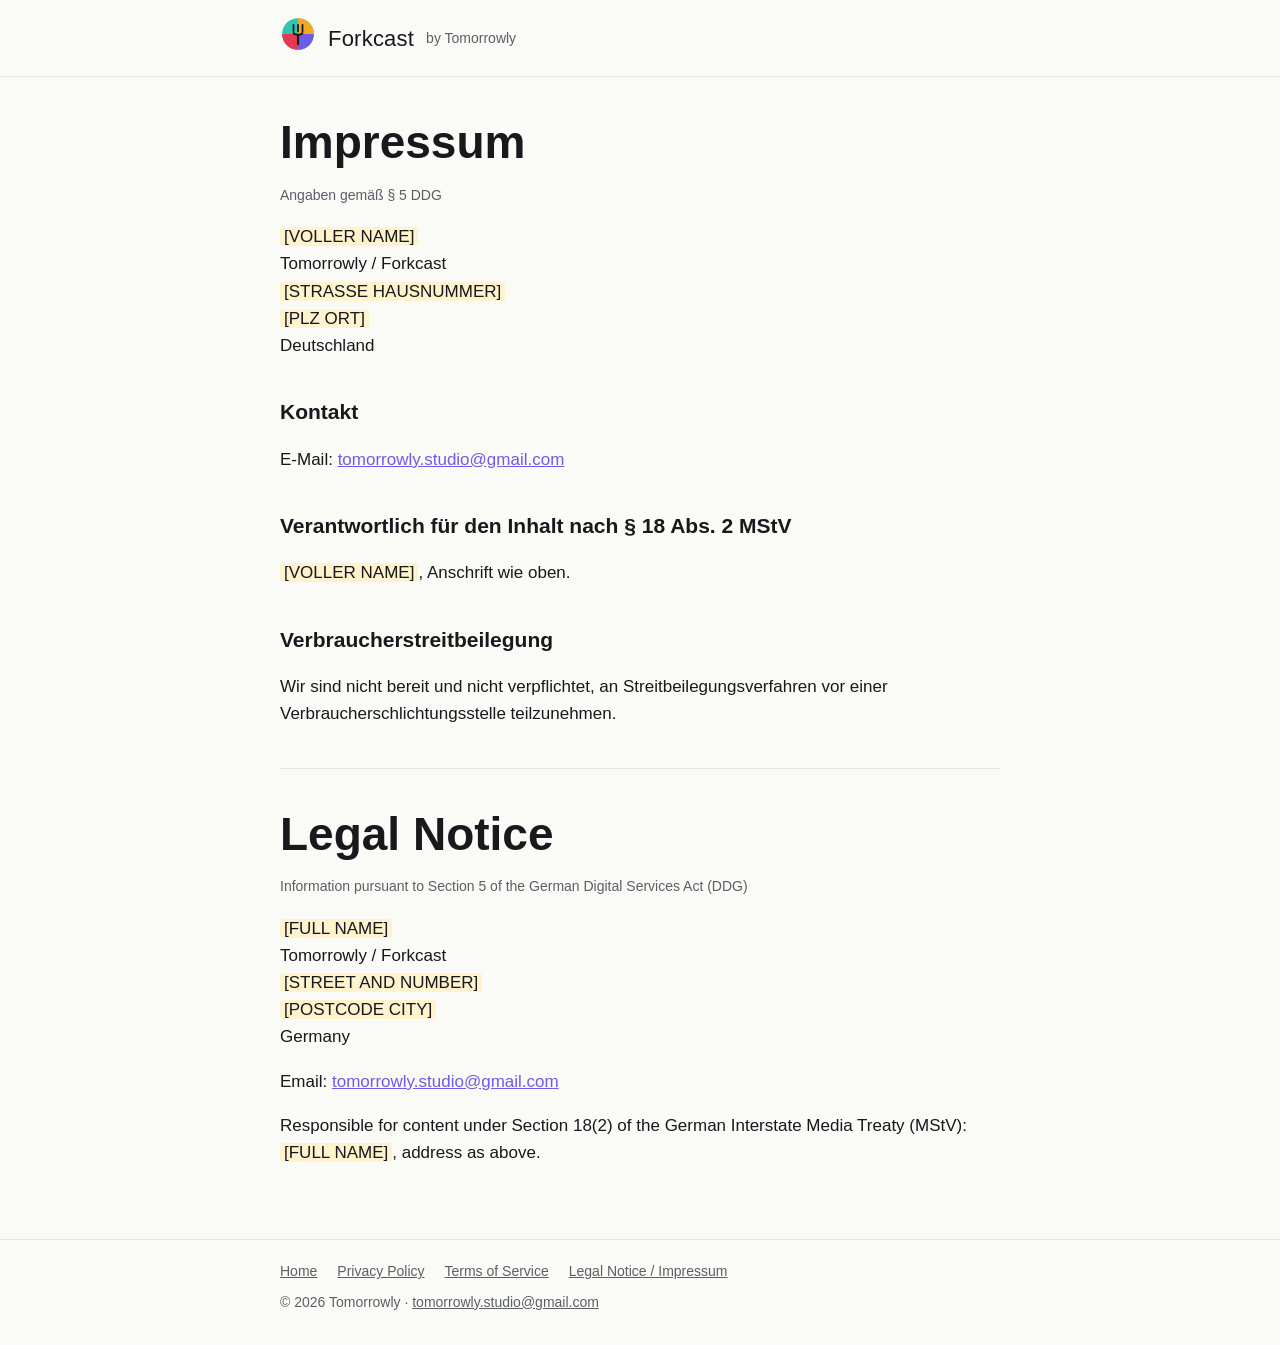
==== impressum.html @ e5bfec23 "Initial website: home, privacy policy, terms, legal notice Co-Authored-By: Claude Opus 5.5 <noreply@" ====
<!doctype html>
<html lang="de">
<head>
<meta charset="utf-8">
<meta name="viewport" content="width=device-width, initial-scale=1">
<title>Impressum / Legal Notice — Forkcast</title>
<meta name="description" content="Impressum und Anbieterkennzeichnung für Forkcast / Tomorrowly.">
<link rel="icon" href="favicon.svg" type="image/svg+xml">
<link rel="stylesheet" href="style.css">
</head>
<body>
<header class="site"><div class="wrap">
  <a href="index.html"><img src="logo.svg" alt="Forkcast logo"></a>
  <a class="brand" href="index.html">Forkcast</a>
  <span class="by">by Tomorrowly</span>
</div></header>
<main><div class="wrap">
<h1>Impressum</h1>
<p class="updated">Angaben gem&auml;&szlig; &sect; 5 DDG</p>
<p><span class="placeholder">[VOLLER NAME]</span><br>Tomorrowly / Forkcast<br><span class="placeholder">[STRASSE HAUSNUMMER]</span><br><span class="placeholder">[PLZ ORT]</span><br>Deutschland</p>

<h2>Kontakt</h2>
<p>E-Mail: <a href="mailto:tomorrowly.studio@gmail.com">tomorrowly.studio@gmail.com</a></p>

<h2>Verantwortlich f&uuml;r den Inhalt nach &sect; 18 Abs. 2 MStV</h2>
<p><span class="placeholder">[VOLLER NAME]</span>, Anschrift wie oben.</p>

<h2>Verbraucherstreitbeilegung</h2>
<p>Wir sind nicht bereit und nicht verpflichtet, an Streitbeilegungsverfahren vor einer Verbraucherschlichtungsstelle teilzunehmen.</p>

<hr style="border:none;border-top:1px solid var(--line);margin:40px 0">

<h1 lang="en">Legal Notice</h1>
<div lang="en">
<p class="updated">Information pursuant to Section 5 of the German Digital Services Act (DDG)</p>
<p><span class="placeholder">[FULL NAME]</span><br>Tomorrowly / Forkcast<br><span class="placeholder">[STREET AND NUMBER]</span><br><span class="placeholder">[POSTCODE CITY]</span><br>Germany</p>
<p>Email: <a href="mailto:tomorrowly.studio@gmail.com">tomorrowly.studio@gmail.com</a></p>
<p>Responsible for content under Section 18(2) of the German Interstate Media Treaty (MStV): <span class="placeholder">[FULL NAME]</span>, address as above.</p>
</div>
</div></main>
<footer class="site"><div class="wrap">
  <nav>
    <a href="index.html">Home</a>
    <a href="privacy.html">Privacy Policy</a>
    <a href="terms.html">Terms of Service</a>
    <a href="impressum.html">Legal Notice / Impressum</a>
  </nav>
  <div>&copy; 2026 Tomorrowly &middot; <a href="mailto:tomorrowly.studio@gmail.com">tomorrowly.studio@gmail.com</a></div>
</div></footer>
</body>
</html>
---- style.css ----
:root {
  --ink: #17191C;
  --paper: #FAFAF7;
  --muted: #5B5F66;
  --line: #E4E4DF;
  --accent: #6C5CE7;
  --jade: #2EC4B6;
  --amber: #F4A826;
  --crimson: #E63950;
  --display: "Archivo Black", "Arial Black", Impact, sans-serif;
  --text: Inter, "Helvetica Neue", Arial, system-ui, sans-serif;
}
* { box-sizing: border-box; }
html { -webkit-text-size-adjust: 100%; }
body {
  margin: 0;
  background: var(--paper);
  color: var(--ink);
  font: 17px/1.6 var(--text);
}
a { color: var(--accent); }
.wrap { max-width: 760px; margin: 0 auto; padding: 0 20px; }
header.site { border-bottom: 1px solid var(--line); }
header.site .wrap { display: flex; align-items: center; gap: 12px; padding-top: 16px; padding-bottom: 16px; }
header.site img { width: 36px; height: 36px; }
header.site a.brand { font-family: var(--display); font-size: 22px; color: var(--ink); text-decoration: none; letter-spacing: 0.01em; }
header.site span.by { color: var(--muted); font-size: 14px; }
main { padding: 40px 0 56px; }
h1 { font-family: var(--display); font-weight: 900; font-size: clamp(30px, 6vw, 46px); line-height: 1.1; margin: 0 0 16px; }
h2 { font-size: 21px; margin: 36px 0 8px; }
h3 { font-size: 17px; margin: 24px 0 6px; }
p.lead { font-size: 20px; color: var(--muted); margin-top: 0; }
.updated { color: var(--muted); font-size: 14px; }
.quadrants { display: grid; grid-template-columns: repeat(2, 1fr); gap: 10px; margin: 32px 0; max-width: 420px; }
.quadrants div { border-radius: 10px; padding: 14px; font-weight: 700; font-size: 15px; }
.q1 { background: var(--jade); color: var(--ink); }
.q2 { background: var(--amber); color: var(--ink); }
.q3 { background: var(--crimson); color: #fff; }
.q4 { background: var(--accent); color: #fff; }
footer.site { border-top: 1px solid var(--line); padding: 20px 0 32px; font-size: 14px; color: var(--muted); }
footer.site nav { display: flex; flex-wrap: wrap; gap: 8px 20px; margin-bottom: 8px; }
footer.site a { color: var(--muted); }
.placeholder { background: #FFF3CD; padding: 0 4px; border-radius: 3px; }
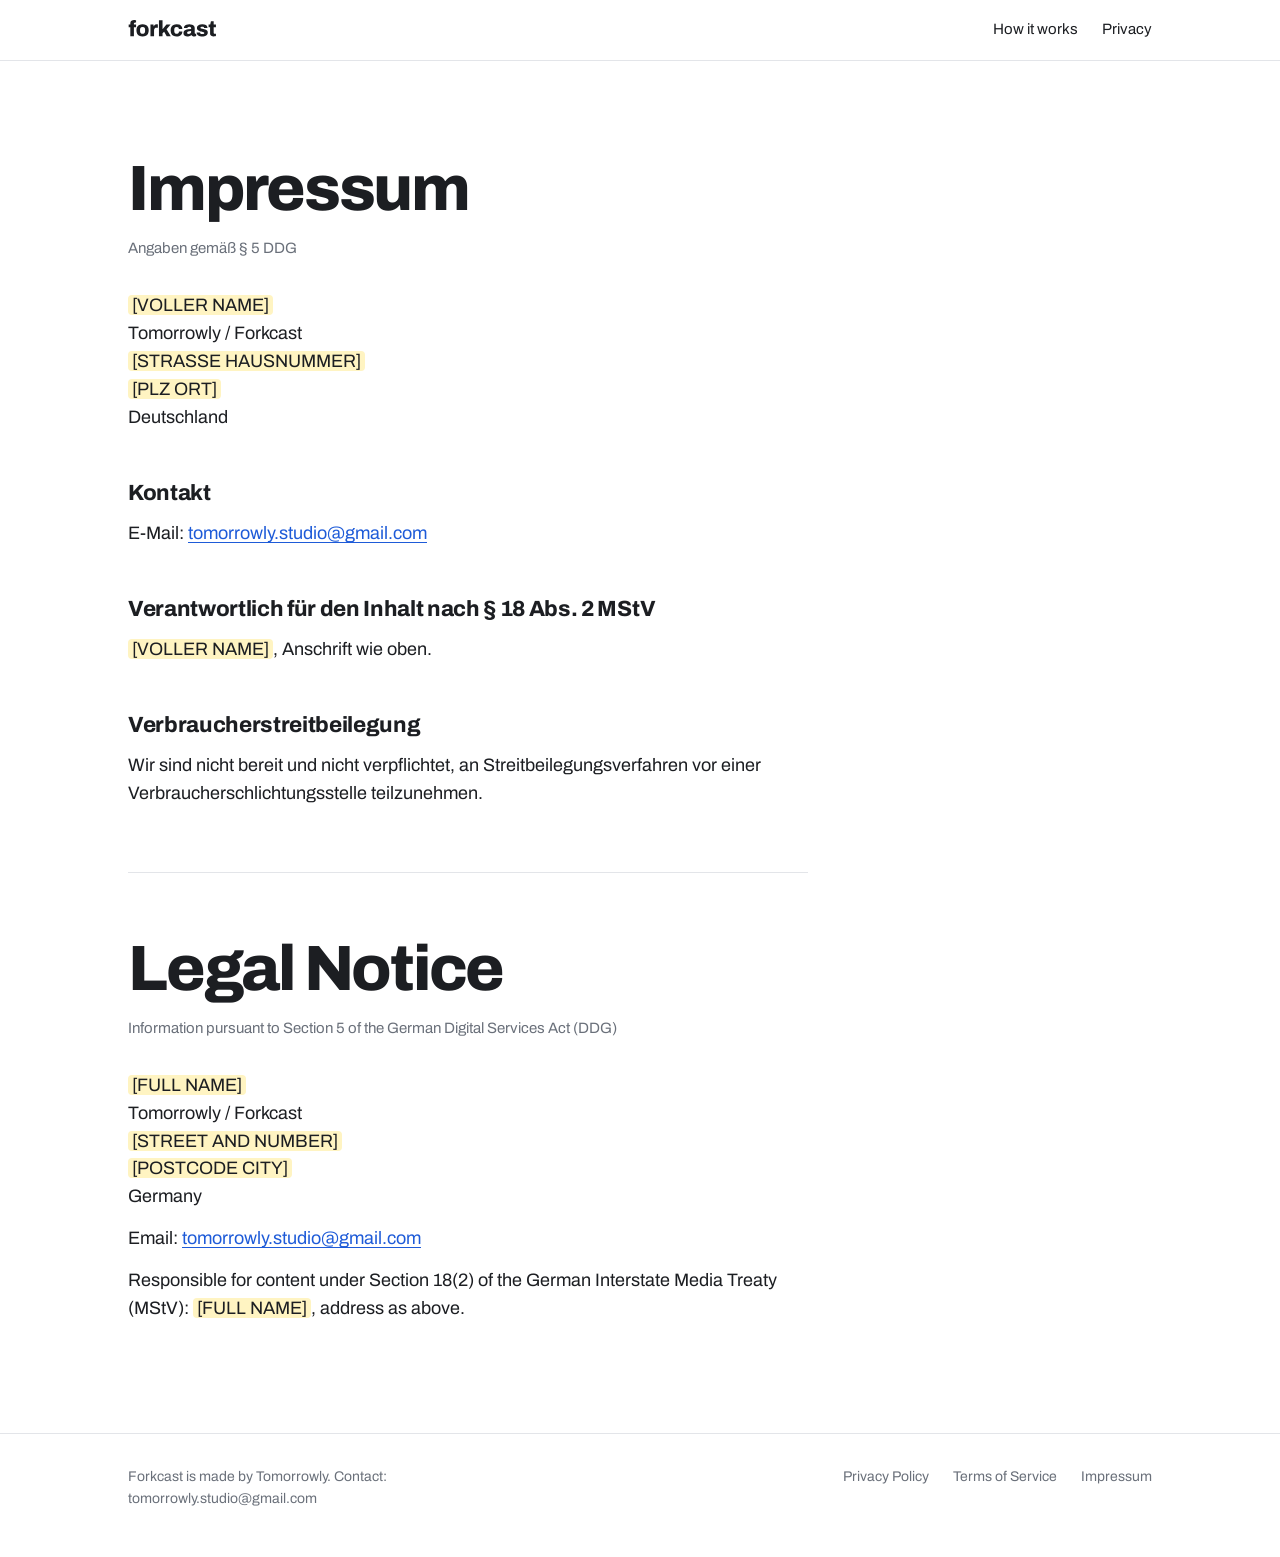
==== commit c1c6f39c: "Clean redesign: new brand, self-hosted font Co-Authored-By: Claude Opus 5.5 <noreply@anthropic.com> " ====
--- a/impressum.html
+++ b/impressum.html
@@ -3,18 +3,23 @@
 <head>
 <meta charset="utf-8">
 <meta name="viewport" content="width=device-width, initial-scale=1">
-<title>Impressum / Legal Notice — Forkcast</title>
+<title>Impressum – Forkcast</title>
 <meta name="description" content="Impressum und Anbieterkennzeichnung für Forkcast / Tomorrowly.">
+<meta name="theme-color" content="#FFFFFF">
 <link rel="icon" href="favicon.svg" type="image/svg+xml">
+<link rel="preload" href="fonts/archivo.woff2" as="font" type="font/woff2" crossorigin>
 <link rel="stylesheet" href="style.css">
 </head>
 <body>
-<header class="site"><div class="wrap">
-  <a href="index.html"><img src="logo.svg" alt="Forkcast logo"></a>
-  <a class="brand" href="index.html">Forkcast</a>
-  <span class="by">by Tomorrowly</span>
+<header class="site-head"><div class="wrap">
+  <a class="brand" href="index.html"><img src="logo.svg" alt="Forkcast" width="110" height="22"></a>
+  <nav aria-label="Main">
+    <a href="index.html#how">How it works</a>
+    <a href="privacy.html">Privacy</a>
+  </nav>
 </div></header>
-<main><div class="wrap">
+<main>
+<article class="prose"><div class="wrap">
 <h1>Impressum</h1>
 <p class="updated">Angaben gem&auml;&szlig; &sect; 5 DDG</p>
 <p><span class="placeholder">[VOLLER NAME]</span><br>Tomorrowly / Forkcast<br><span class="placeholder">[STRASSE HAUSNUMMER]</span><br><span class="placeholder">[PLZ ORT]</span><br>Deutschland</p>
@@ -28,7 +33,7 @@
 <h2>Verbraucherstreitbeilegung</h2>
 <p>Wir sind nicht bereit und nicht verpflichtet, an Streitbeilegungsverfahren vor einer Verbraucherschlichtungsstelle teilzunehmen.</p>
 
-<hr style="border:none;border-top:1px solid var(--line);margin:40px 0">
+<hr>
 
 <h1 lang="en">Legal Notice</h1>
 <div lang="en">
@@ -37,15 +42,15 @@
 <p>Email: <a href="mailto:tomorrowly.studio@gmail.com">tomorrowly.studio@gmail.com</a></p>
 <p>Responsible for content under Section 18(2) of the German Interstate Media Treaty (MStV): <span class="placeholder">[FULL NAME]</span>, address as above.</p>
 </div>
-</div></main>
-<footer class="site"><div class="wrap">
-  <nav>
-    <a href="index.html">Home</a>
+</div></article>
+</main>
+<footer class="site-foot"><div class="wrap">
+  <p>Forkcast is made by Tomorrowly. Contact: <a href="mailto:tomorrowly.studio@gmail.com">tomorrowly.studio@gmail.com</a></p>
+  <nav aria-label="Legal">
     <a href="privacy.html">Privacy Policy</a>
     <a href="terms.html">Terms of Service</a>
-    <a href="impressum.html">Legal Notice / Impressum</a>
+    <a href="impressum.html">Impressum</a>
   </nav>
-  <div>&copy; 2026 Tomorrowly &middot; <a href="mailto:tomorrowly.studio@gmail.com">tomorrowly.studio@gmail.com</a></div>
 </div></footer>
 </body>
 </html>
--- a/style.css
+++ b/style.css
@@ -1,43 +1,117 @@
+@font-face {
+  font-family: "Archivo";
+  src: url("fonts/archivo.woff2") format("woff2");
+  font-weight: 100 900;
+  font-stretch: 62% 125%;
+  font-display: swap;
+}
 :root {
-  --ink: #17191C;
-  --paper: #FAFAF7;
-  --muted: #5B5F66;
-  --line: #E4E4DF;
-  --accent: #6C5CE7;
-  --jade: #2EC4B6;
-  --amber: #F4A826;
-  --crimson: #E63950;
-  --display: "Archivo Black", "Arial Black", Impact, sans-serif;
-  --text: Inter, "Helvetica Neue", Arial, system-ui, sans-serif;
+  --paper: #FFFFFF;
+  --mist: #F4F5F7;
+  --line: #E3E5E9;
+  --stone: #C4C8CF;
+  --slate: #6A707A;
+  --ink: #1C1E22;
+  --blue: #1E5BD8;
+  --gutter: clamp(20px, 5vw, 48px);
+  --measure: 68ch;
 }
 * { box-sizing: border-box; }
-html { -webkit-text-size-adjust: 100%; }
+html { -webkit-text-size-adjust: 100%; scroll-behavior: smooth; }
 body {
   margin: 0;
   background: var(--paper);
   color: var(--ink);
-  font: 17px/1.6 var(--text);
+  font-family: "Archivo", "Helvetica Neue", Arial, sans-serif;
+  font-size: 18px;
+  line-height: 1.55;
+  -webkit-font-smoothing: antialiased;
+  text-rendering: optimizeLegibility;
 }
-a { color: var(--accent); }
-.wrap { max-width: 760px; margin: 0 auto; padding: 0 20px; }
-header.site { border-bottom: 1px solid var(--line); }
-header.site .wrap { display: flex; align-items: center; gap: 12px; padding-top: 16px; padding-bottom: 16px; }
-header.site img { width: 36px; height: 36px; }
-header.site a.brand { font-family: var(--display); font-size: 22px; color: var(--ink); text-decoration: none; letter-spacing: 0.01em; }
-header.site span.by { color: var(--muted); font-size: 14px; }
-main { padding: 40px 0 56px; }
-h1 { font-family: var(--display); font-weight: 900; font-size: clamp(30px, 6vw, 46px); line-height: 1.1; margin: 0 0 16px; }
-h2 { font-size: 21px; margin: 36px 0 8px; }
-h3 { font-size: 17px; margin: 24px 0 6px; }
-p.lead { font-size: 20px; color: var(--muted); margin-top: 0; }
-.updated { color: var(--muted); font-size: 14px; }
-.quadrants { display: grid; grid-template-columns: repeat(2, 1fr); gap: 10px; margin: 32px 0; max-width: 420px; }
-.quadrants div { border-radius: 10px; padding: 14px; font-weight: 700; font-size: 15px; }
-.q1 { background: var(--jade); color: var(--ink); }
-.q2 { background: var(--amber); color: var(--ink); }
-.q3 { background: var(--crimson); color: #fff; }
-.q4 { background: var(--accent); color: #fff; }
-footer.site { border-top: 1px solid var(--line); padding: 20px 0 32px; font-size: 14px; color: var(--muted); }
-footer.site nav { display: flex; flex-wrap: wrap; gap: 8px 20px; margin-bottom: 8px; }
-footer.site a { color: var(--muted); }
-.placeholder { background: #FFF3CD; padding: 0 4px; border-radius: 3px; }
+a { color: var(--blue); text-underline-offset: 3px; }
+a:focus-visible, button:focus-visible { outline: 2px solid var(--blue); outline-offset: 3px; border-radius: 4px; }
+.wrap { max-width: 1120px; margin: 0 auto; padding: 0 var(--gutter); }
+
+/* Header */
+.site-head { position: sticky; top: 0; z-index: 10; background: rgba(255,255,255,.86); backdrop-filter: saturate(180%) blur(16px); -webkit-backdrop-filter: saturate(180%) blur(16px); border-bottom: 1px solid var(--line); }
+.site-head .wrap { display: flex; align-items: center; justify-content: space-between; height: 60px; }
+.site-head .brand img { display: block; height: 22px; width: auto; }
+.site-head nav { display: flex; gap: 24px; font-size: 15px; }
+.site-head nav a { color: var(--ink); text-decoration: none; }
+.site-head nav a:hover { color: var(--blue); }
+
+/* Hero */
+.hero { padding: clamp(56px, 10vw, 120px) 0 clamp(56px, 8vw, 96px); }
+.hero .wrap { display: grid; grid-template-columns: 1.15fr 1fr; gap: clamp(40px, 6vw, 88px); align-items: center; }
+.hero h1 { font-size: clamp(48px, 8.4vw, 104px); line-height: .94; letter-spacing: -0.035em; font-weight: 800; margin: 0 0 28px; }
+.hero p { font-size: clamp(19px, 2vw, 22px); line-height: 1.45; color: var(--slate); max-width: 30ch; margin: 0; }
+
+/* Matrix */
+.matrix { width: 100%; max-width: 440px; justify-self: end; margin: 0; }
+.matrix-grid { display: grid; grid-template-columns: 1fr 1fr; gap: 10px; aspect-ratio: 1; }
+.matrix button {
+  font: inherit; text-align: left; cursor: pointer;
+  border: 0; border-radius: 22px; padding: 18px;
+  background: var(--mist); color: var(--ink);
+  display: flex; flex-direction: column; justify-content: flex-end;
+  font-size: 15px; line-height: 1.3;
+  transition: background-color .35s ease, color .35s ease;
+}
+.matrix button strong { font-size: 19px; font-weight: 750; letter-spacing: -0.01em; display: block; margin-bottom: 2px; }
+.matrix button[aria-pressed="true"] { background: var(--blue); color: #fff; }
+.matrix-axes { display: flex; justify-content: space-between; color: var(--slate); font-size: 14px; margin-top: 12px; }
+.matrix-note { color: var(--slate); font-size: 14px; margin: 14px 0 0; min-height: 2.6em; }
+
+/* Sections */
+.band { padding: clamp(64px, 9vw, 112px) 0; }
+.band.mist { background: var(--mist); }
+.band h2 { font-size: clamp(32px, 4.6vw, 52px); line-height: 1.02; letter-spacing: -0.03em; font-weight: 800; margin: 0 0 clamp(32px, 4vw, 48px); max-width: 18ch; }
+
+.steps { list-style: none; margin: 0; padding: 0; display: grid; grid-template-columns: repeat(5, 1fr); gap: 28px; counter-reset: step; }
+.steps li { counter-increment: step; border-top: 2px solid var(--ink); padding-top: 18px; }
+.steps li::before { content: counter(step); display: block; font-size: 15px; font-weight: 700; color: var(--blue); margin-bottom: 18px; font-variant-numeric: tabular-nums; }
+.steps h3 { font-size: 20px; line-height: 1.2; letter-spacing: -0.01em; margin: 0 0 8px; font-weight: 750; }
+.steps p { margin: 0; font-size: 16px; color: var(--slate); }
+
+.promises { display: grid; grid-template-columns: repeat(3, 1fr); gap: clamp(28px, 4vw, 56px); }
+.promises h3 { font-size: 24px; letter-spacing: -0.02em; line-height: 1.15; margin: 0 0 10px; font-weight: 750; }
+.promises p { margin: 0; color: var(--slate); }
+
+.closing { text-align: left; }
+.closing p { font-size: clamp(19px, 2vw, 22px); color: var(--slate); max-width: 46ch; margin: 0; }
+
+/* Legal / prose pages */
+.prose { padding: clamp(48px, 8vw, 96px) 0 clamp(64px, 8vw, 96px); }
+.prose .wrap > * { max-width: var(--measure); }
+.prose h1 { font-size: clamp(38px, 6vw, 64px); line-height: 1; letter-spacing: -0.035em; font-weight: 800; margin: 0 0 16px; }
+.prose h2 { font-size: 22px; letter-spacing: -0.015em; margin: 44px 0 10px; font-weight: 750; }
+.prose h3 { font-size: 18px; margin: 28px 0 6px; font-weight: 700; }
+.prose p { margin: 0 0 14px; }
+.prose hr { border: 0; border-top: 1px solid var(--line); margin: 64px 0; }
+.updated { color: var(--slate); font-size: 15px; margin-bottom: 32px !important; }
+.placeholder { background: #FFF4C2; padding: 0 4px; border-radius: 4px; }
+
+/* Footer */
+.site-foot { border-top: 1px solid var(--line); padding: 32px 0 48px; font-size: 14px; color: var(--slate); }
+.site-foot .wrap { display: flex; flex-wrap: wrap; justify-content: space-between; gap: 16px 32px; }
+.site-foot nav { display: flex; flex-wrap: wrap; gap: 8px 24px; }
+.site-foot a { color: var(--slate); text-decoration: none; }
+.site-foot a:hover { color: var(--ink); }
+.site-foot p { margin: 0; max-width: 52ch; }
+
+@media (max-width: 900px) {
+  .hero .wrap { grid-template-columns: 1fr; }
+  .matrix { justify-self: start; }
+  .steps { grid-template-columns: 1fr 1fr; }
+  .promises { grid-template-columns: 1fr; }
+}
+@media (max-width: 520px) {
+  .steps { grid-template-columns: 1fr; }
+  .site-head nav { gap: 16px; font-size: 14px; }
+  .matrix button { padding: 14px; font-size: 13px; border-radius: 18px; }
+  .matrix button strong { font-size: 16px; }
+}
+@media (prefers-reduced-motion: reduce) {
+  html { scroll-behavior: auto; }
+  .matrix button { transition: none; }
+}
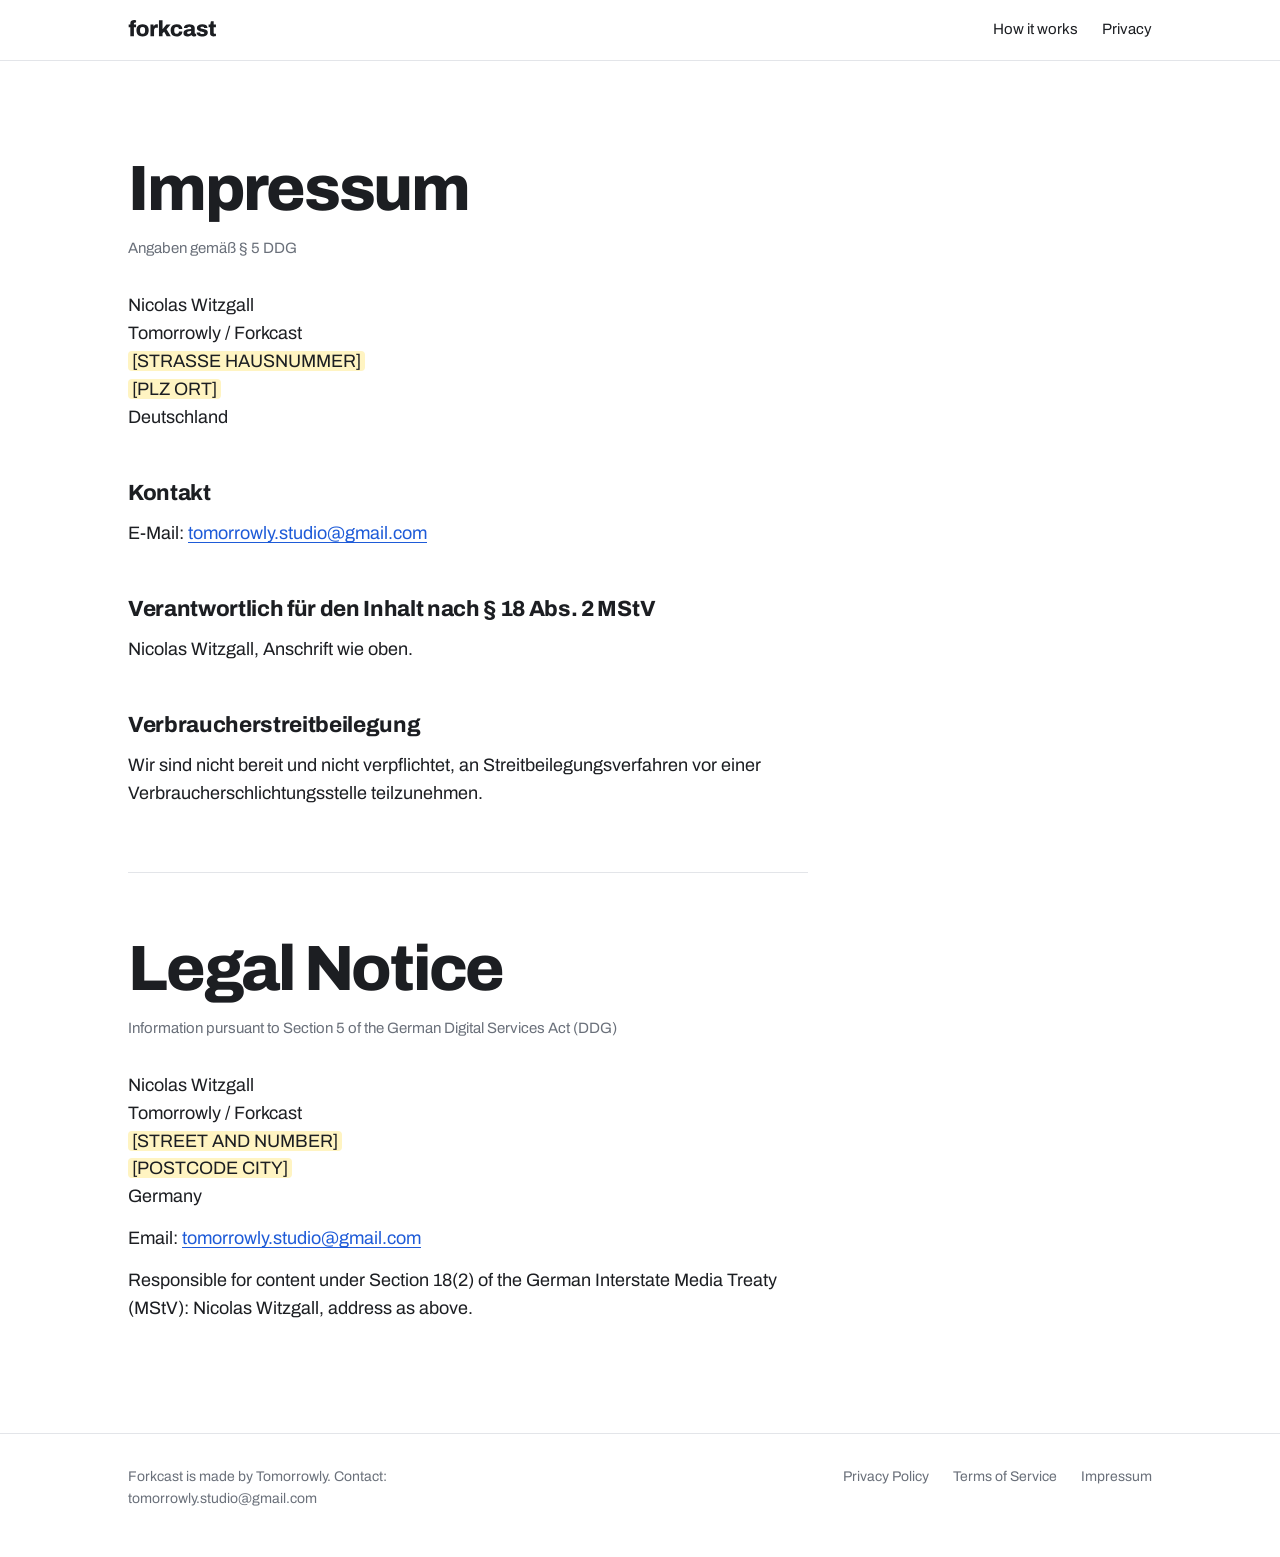
==== commit 5d91c864: "Add operator name to legal pages Co-Authored-By: Claude Opus 5.5 <noreply@anthropic.com> Claude-Sess" ====
--- a/impressum.html
+++ b/impressum.html
@@ -22,13 +22,13 @@
 <article class="prose"><div class="wrap">
 <h1>Impressum</h1>
 <p class="updated">Angaben gem&auml;&szlig; &sect; 5 DDG</p>
-<p><span class="placeholder">[VOLLER NAME]</span><br>Tomorrowly / Forkcast<br><span class="placeholder">[STRASSE HAUSNUMMER]</span><br><span class="placeholder">[PLZ ORT]</span><br>Deutschland</p>
+<p>Nicolas Witzgall<br>Tomorrowly / Forkcast<br><span class="placeholder">[STRASSE HAUSNUMMER]</span><br><span class="placeholder">[PLZ ORT]</span><br>Deutschland</p>
 
 <h2>Kontakt</h2>
 <p>E-Mail: <a href="mailto:tomorrowly.studio@gmail.com">tomorrowly.studio@gmail.com</a></p>
 
 <h2>Verantwortlich f&uuml;r den Inhalt nach &sect; 18 Abs. 2 MStV</h2>
-<p><span class="placeholder">[VOLLER NAME]</span>, Anschrift wie oben.</p>
+<p>Nicolas Witzgall, Anschrift wie oben.</p>
 
 <h2>Verbraucherstreitbeilegung</h2>
 <p>Wir sind nicht bereit und nicht verpflichtet, an Streitbeilegungsverfahren vor einer Verbraucherschlichtungsstelle teilzunehmen.</p>
@@ -38,9 +38,9 @@
 <h1 lang="en">Legal Notice</h1>
 <div lang="en">
 <p class="updated">Information pursuant to Section 5 of the German Digital Services Act (DDG)</p>
-<p><span class="placeholder">[FULL NAME]</span><br>Tomorrowly / Forkcast<br><span class="placeholder">[STREET AND NUMBER]</span><br><span class="placeholder">[POSTCODE CITY]</span><br>Germany</p>
+<p>Nicolas Witzgall<br>Tomorrowly / Forkcast<br><span class="placeholder">[STREET AND NUMBER]</span><br><span class="placeholder">[POSTCODE CITY]</span><br>Germany</p>
 <p>Email: <a href="mailto:tomorrowly.studio@gmail.com">tomorrowly.studio@gmail.com</a></p>
-<p>Responsible for content under Section 18(2) of the German Interstate Media Treaty (MStV): <span class="placeholder">[FULL NAME]</span>, address as above.</p>
+<p>Responsible for content under Section 18(2) of the German Interstate Media Treaty (MStV): Nicolas Witzgall, address as above.</p>
 </div>
 </div></article>
 </main>
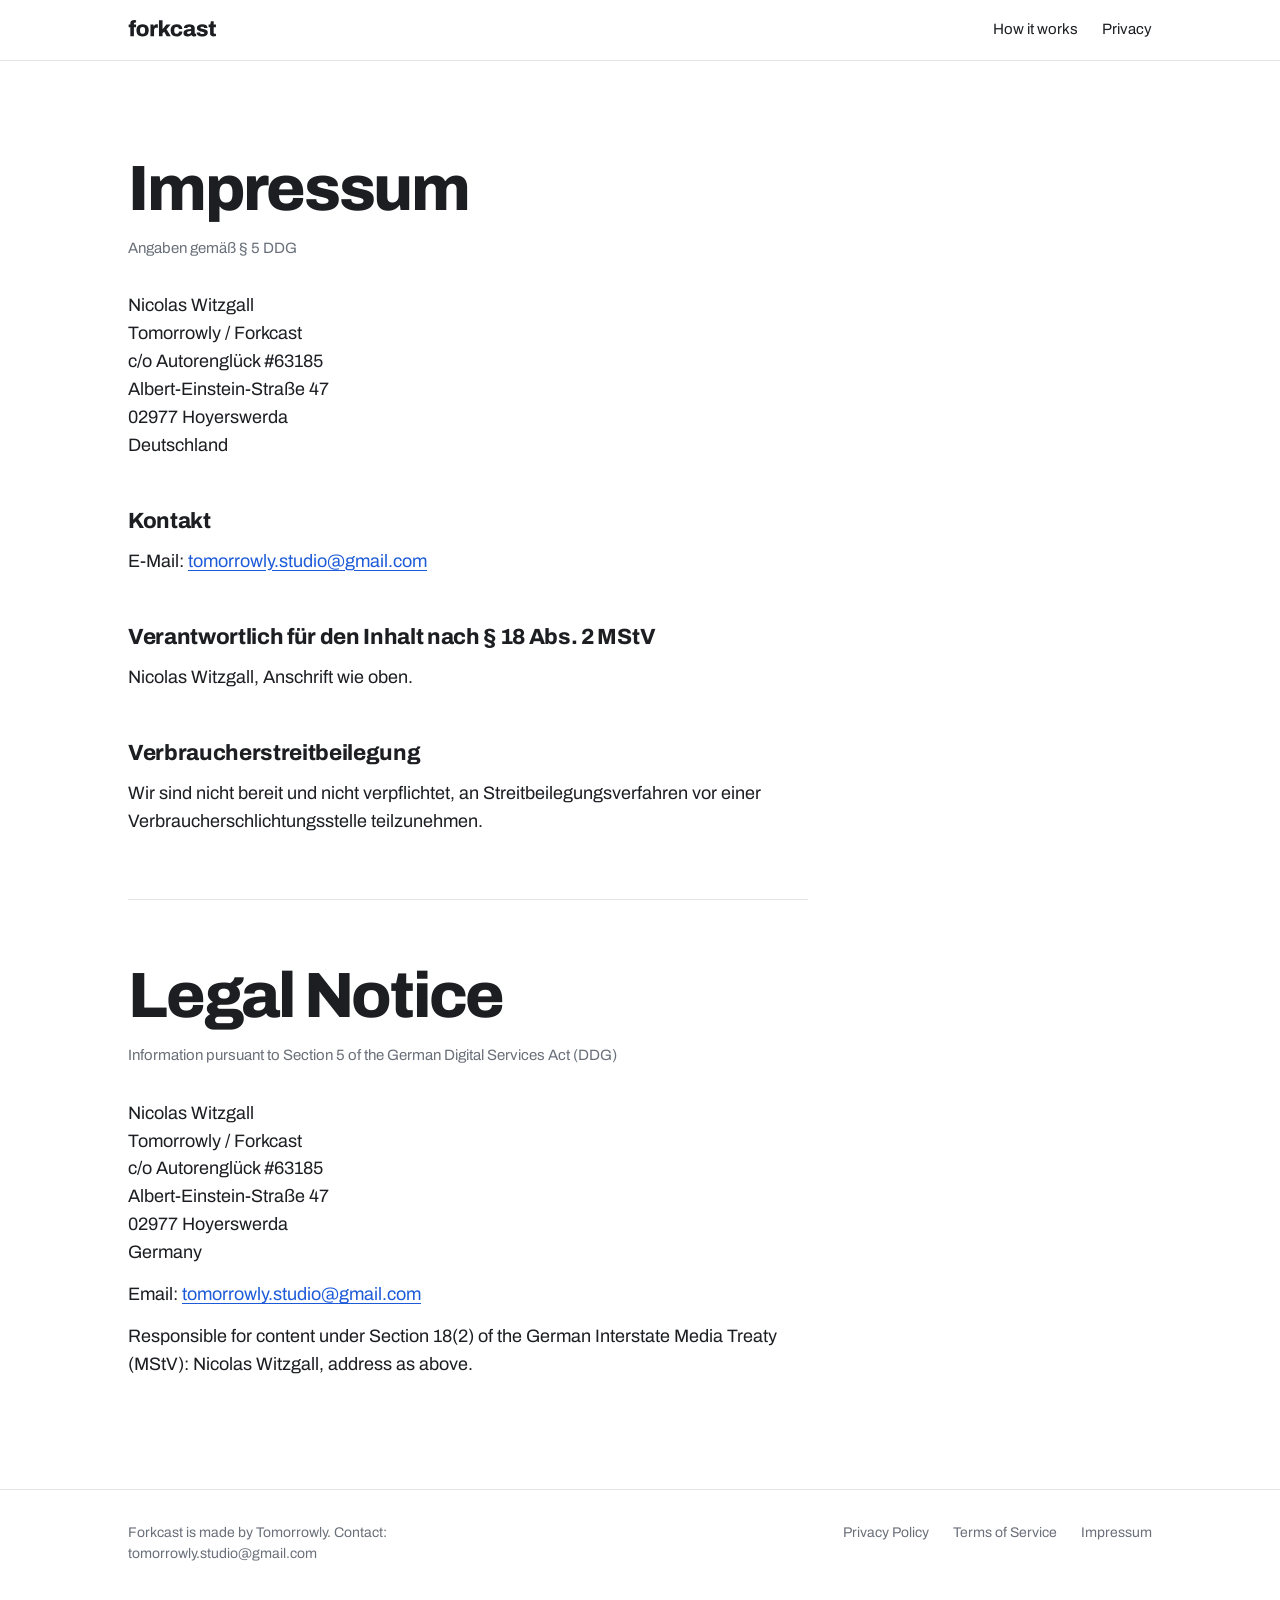
==== commit 85fe45a5: "Add legal address Co-Authored-By: Claude Opus 5.5 <noreply@anthropic.com> Claude-Session: https://cl" ====
--- a/impressum.html
+++ b/impressum.html
@@ -22,7 +22,7 @@
 <article class="prose"><div class="wrap">
 <h1>Impressum</h1>
 <p class="updated">Angaben gem&auml;&szlig; &sect; 5 DDG</p>
-<p>Nicolas Witzgall<br>Tomorrowly / Forkcast<br><span class="placeholder">[STRASSE HAUSNUMMER]</span><br><span class="placeholder">[PLZ ORT]</span><br>Deutschland</p>
+<p>Nicolas Witzgall<br>Tomorrowly / Forkcast<br>c/o Autorenglück #63185<br>Albert-Einstein-Straße 47<br>02977 Hoyerswerda<br>Deutschland</p>
 
 <h2>Kontakt</h2>
 <p>E-Mail: <a href="mailto:tomorrowly.studio@gmail.com">tomorrowly.studio@gmail.com</a></p>
@@ -38,7 +38,7 @@
 <h1 lang="en">Legal Notice</h1>
 <div lang="en">
 <p class="updated">Information pursuant to Section 5 of the German Digital Services Act (DDG)</p>
-<p>Nicolas Witzgall<br>Tomorrowly / Forkcast<br><span class="placeholder">[STREET AND NUMBER]</span><br><span class="placeholder">[POSTCODE CITY]</span><br>Germany</p>
+<p>Nicolas Witzgall<br>Tomorrowly / Forkcast<br>c/o Autorenglück #63185<br>Albert-Einstein-Straße 47<br>02977 Hoyerswerda<br>Germany</p>
 <p>Email: <a href="mailto:tomorrowly.studio@gmail.com">tomorrowly.studio@gmail.com</a></p>
 <p>Responsible for content under Section 18(2) of the German Interstate Media Treaty (MStV): Nicolas Witzgall, address as above.</p>
 </div>
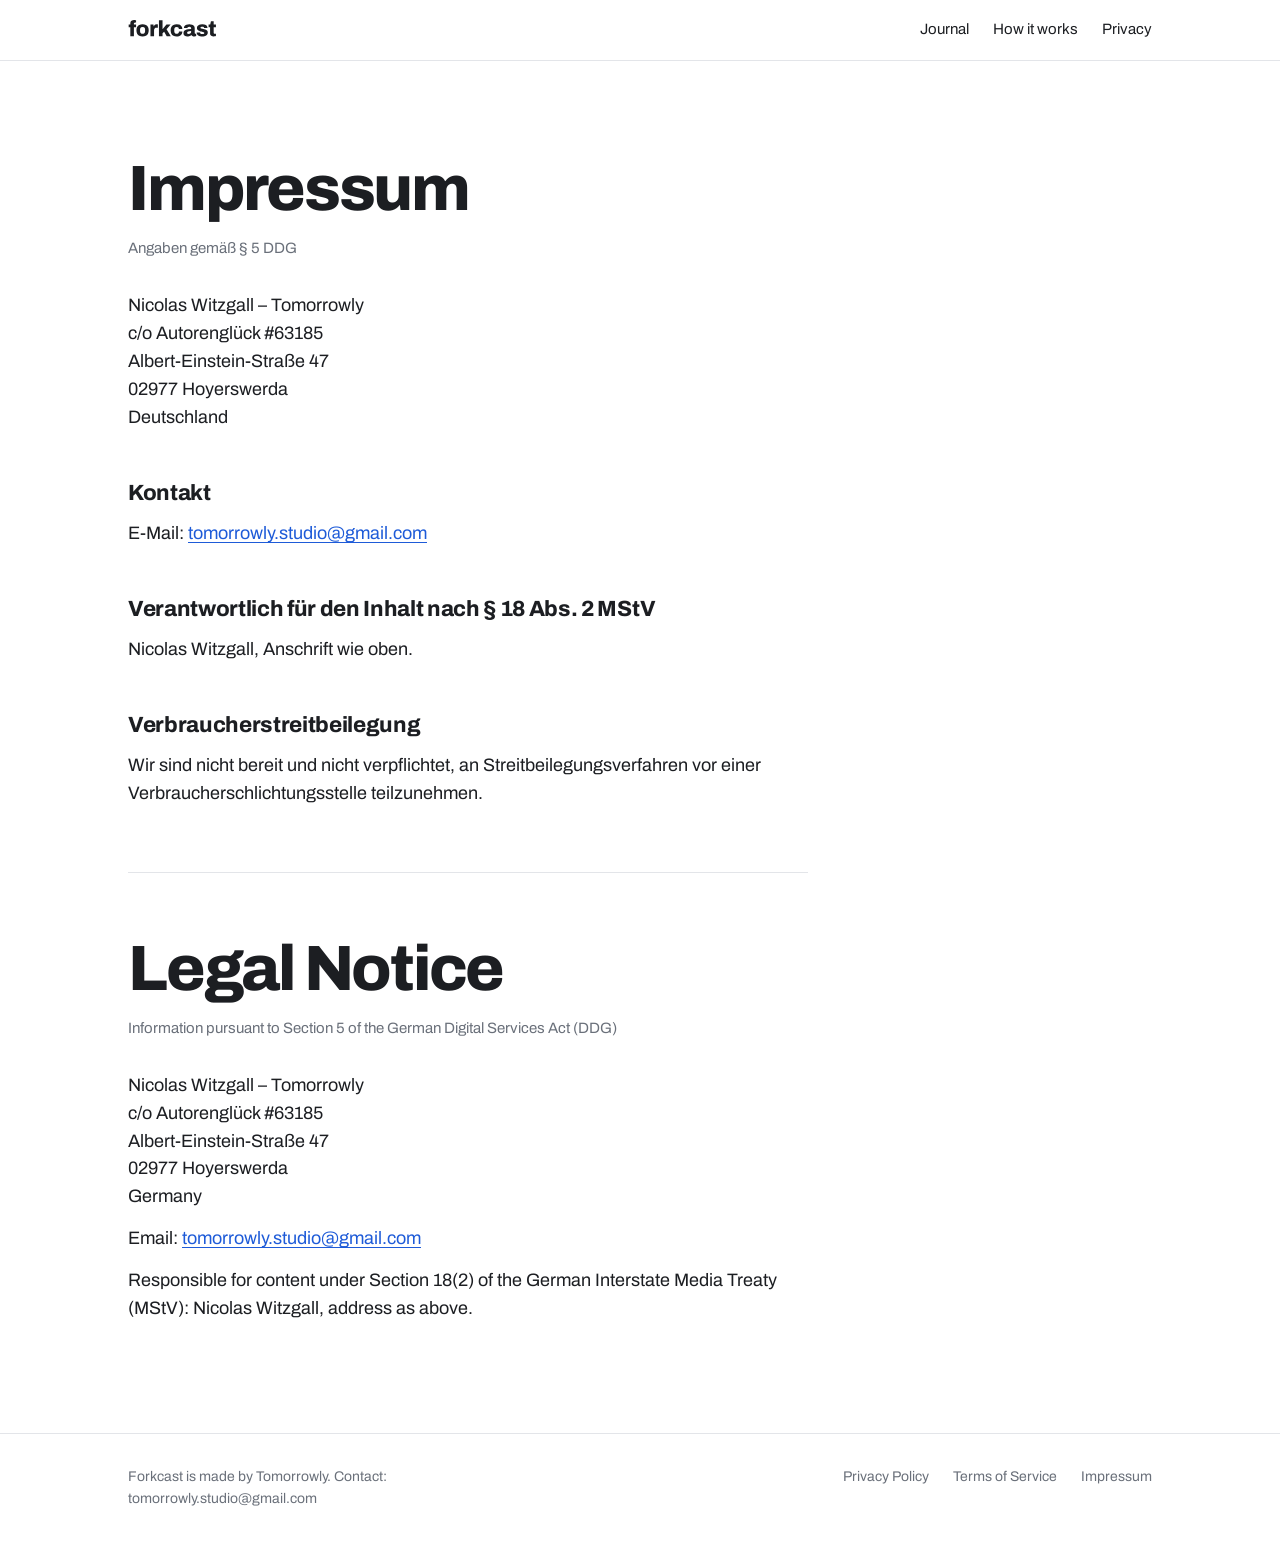
==== commit e3b95470: "Spiegel von nwitzgall/Tomorrowly site/ (main b0cfc08): Journal, finales Impressum Co-Authored-By: Cl" ====
--- a/impressum.html
+++ b/impressum.html
@@ -14,6 +14,7 @@
 <header class="site-head"><div class="wrap">
   <a class="brand" href="index.html"><img src="logo.svg" alt="Forkcast" width="110" height="22"></a>
   <nav aria-label="Main">
+    <a href="journal/index.html">Journal</a>
     <a href="index.html#how">How it works</a>
     <a href="privacy.html">Privacy</a>
   </nav>
@@ -22,7 +23,7 @@
 <article class="prose"><div class="wrap">
 <h1>Impressum</h1>
 <p class="updated">Angaben gem&auml;&szlig; &sect; 5 DDG</p>
-<p>Nicolas Witzgall<br>Tomorrowly / Forkcast<br>c/o Autorenglück #63185<br>Albert-Einstein-Straße 47<br>02977 Hoyerswerda<br>Deutschland</p>
+<p>Nicolas Witzgall – Tomorrowly<br>c/o Autorenglück #63185<br>Albert-Einstein-Straße 47<br>02977 Hoyerswerda<br>Deutschland</p>
 
 <h2>Kontakt</h2>
 <p>E-Mail: <a href="mailto:tomorrowly.studio@gmail.com">tomorrowly.studio@gmail.com</a></p>
@@ -38,7 +39,7 @@
 <h1 lang="en">Legal Notice</h1>
 <div lang="en">
 <p class="updated">Information pursuant to Section 5 of the German Digital Services Act (DDG)</p>
-<p>Nicolas Witzgall<br>Tomorrowly / Forkcast<br>c/o Autorenglück #63185<br>Albert-Einstein-Straße 47<br>02977 Hoyerswerda<br>Germany</p>
+<p>Nicolas Witzgall – Tomorrowly<br>c/o Autorenglück #63185<br>Albert-Einstein-Straße 47<br>02977 Hoyerswerda<br>Germany</p>
 <p>Email: <a href="mailto:tomorrowly.studio@gmail.com">tomorrowly.studio@gmail.com</a></p>
 <p>Responsible for content under Section 18(2) of the German Interstate Media Treaty (MStV): Nicolas Witzgall, address as above.</p>
 </div>
--- a/style.css
+++ b/style.css
@@ -99,11 +99,85 @@
 .site-foot a:hover { color: var(--ink); }
 .site-foot p { margin: 0; max-width: 52ch; }
 
+/* Journal */
+.sr-only { position: absolute; width: 1px; height: 1px; overflow: hidden; clip: rect(0 0 0 0); white-space: nowrap; }
+.eyebrow { font-size: 14px; font-weight: 700; letter-spacing: .06em; text-transform: uppercase; color: var(--blue); margin: 0 0 14px; }
+.lede, .band-lede { font-size: clamp(19px, 2vw, 22px); line-height: 1.45; color: var(--slate); max-width: 46ch; margin: 0; }
+.band-lede { margin: -16px 0 36px; }
+.more { font-weight: 700; text-decoration: none; }
+.more::after { content: " \2192"; }
+.teaser-empty { color: var(--slate); margin: 0 0 24px; }
+.journal-head { padding: clamp(48px, 8vw, 96px) 0 clamp(28px, 4vw, 40px); }
+.journal-head h1, .story-head h1 { font-size: clamp(40px, 6.4vw, 76px); line-height: .98; letter-spacing: -0.035em; font-weight: 800; margin: 0 0 20px; max-width: 16ch; }
+.lead-story { padding-bottom: clamp(40px, 6vw, 72px); }
+.lead { display: grid; grid-template-columns: 1.1fr 1fr; gap: clamp(28px, 5vw, 64px); align-items: center; text-decoration: none; color: inherit; border-top: 2px solid var(--ink); padding-top: 28px; }
+.lead h2 { font-size: clamp(30px, 4vw, 46px); line-height: 1.04; letter-spacing: -0.03em; font-weight: 800; margin: 0 0 12px; }
+.lead:hover h2 { color: var(--blue); }
+.lead-matrix .matrix-svg { width: 100%; max-width: 440px; height: auto; display: block; margin-left: auto; }
+.jq { font-size: 19px; font-weight: 650; margin: 0 0 8px; }
+.jq.big { font-size: clamp(21px, 2.4vw, 26px); }
+.jdek { color: var(--slate); margin: 0 0 14px; font-size: 16px; }
+.archive { padding-bottom: clamp(64px, 9vw, 112px); }
+.filters { border-top: 1px solid var(--line); padding: 24px 0 28px; display: flex; flex-direction: column; gap: 14px; }
+.chips { display: flex; flex-wrap: wrap; gap: 8px; }
+.chip { font: inherit; font-size: 15px; border: 1px solid var(--line); background: var(--paper); color: var(--ink); border-radius: 999px; padding: 7px 14px; cursor: pointer; }
+.chip[aria-pressed="true"] { background: var(--ink); color: #fff; border-color: var(--ink); }
+.filter-row { display: flex; gap: 10px; flex-wrap: wrap; }
+.filter-row input, .filter-row select { font: inherit; font-size: 16px; border: 1px solid var(--line); border-radius: 12px; padding: 10px 14px; background: var(--paper); color: var(--ink); }
+.filter-row input { flex: 1 1 240px; min-width: 0; }
+.jgrid { display: grid; grid-template-columns: repeat(3, 1fr); gap: 20px; }
+.jgrid.teaser { margin-bottom: 28px; }
+.jcard { display: flex; flex-direction: column; gap: 16px; text-decoration: none; color: inherit; background: var(--mist); border-radius: 22px; padding: 20px; transition: transform .2s ease; }
+.jcard[hidden] { display: none; }
+.jcard:hover { transform: translateY(-2px); }
+.jcard:hover h3 { color: var(--blue); }
+.jcard h3 { font-size: 22px; line-height: 1.12; letter-spacing: -0.02em; margin: 0 0 8px; font-weight: 750; }
+.mini-matrix { width: 56px; height: 56px; }
+.jmeta { display: flex; flex-wrap: wrap; align-items: center; gap: 8px; font-size: 14px; color: var(--slate); margin: 0 0 10px; }
+.tag { font-size: 13px; font-weight: 650; color: var(--ink); background: var(--paper); border: 1px solid var(--line); border-radius: 999px; padding: 3px 10px; text-decoration: none; }
+.jempty { color: var(--slate); }
+.story-head { padding: clamp(48px, 8vw, 96px) 0 clamp(28px, 4vw, 40px); }
+.story-head h1 { max-width: 20ch; }
+.vlinks { display: flex; flex-wrap: wrap; align-items: center; gap: 10px; margin-top: 28px; }
+.vlinks span { font-size: 14px; font-weight: 700; color: var(--slate); margin-right: 4px; }
+.vbtn { font-size: 15px; font-weight: 700; text-decoration: none; background: var(--blue); color: #fff; border-radius: 999px; padding: 9px 16px; }
+.story-body { padding-bottom: clamp(64px, 9vw, 112px); }
+.story-body > * { max-width: var(--measure); }
+.story-body h2 { font-size: clamp(26px, 3vw, 34px); letter-spacing: -0.025em; line-height: 1.1; font-weight: 800; margin: 56px 0 16px; }
+.story-matrix { margin: 8px 0 0; max-width: 520px; }
+.story-matrix .matrix-svg { width: 100%; height: auto; display: block; }
+.story-matrix figcaption { color: var(--slate); font-size: 14px; margin-top: 6px; }
+.axes { display: grid; grid-template-columns: 1fr 1fr; gap: 28px; }
+.axes h3 { font-size: 20px; margin: 0 0 6px; font-weight: 750; }
+.axes p { margin: 0 0 8px; color: var(--slate); font-size: 16px; }
+.axes .poles { color: var(--ink); font-weight: 650; }
+.axes .poles span { color: var(--slate); font-weight: 400; }
+.future { border-top: 2px solid var(--qc); padding-top: 18px; margin-top: 36px; }
+.future h3 { font-size: clamp(24px, 2.8vw, 30px); letter-spacing: -0.02em; margin: 0 0 6px; font-weight: 800; }
+.future h4 { font-size: 17px; margin: 22px 0 8px; }
+.fmeta { display: flex; align-items: center; gap: 8px; font-size: 14px; color: var(--slate); margin: 0 0 10px; }
+.qdot { width: 14px; height: 14px; border-radius: 4px; background: var(--qc); flex: none; }
+.fone { font-size: 19px; font-weight: 600; margin: 0 0 14px; }
+.ideas, .drivers { padding-left: 20px; margin: 0; display: flex; flex-direction: column; gap: 8px; }
+.sources { padding-left: 22px; display: flex; flex-direction: column; gap: 10px; font-size: 15px; }
+.sources span { display: block; color: var(--slate); font-size: 14px; }
+.sources a { overflow-wrap: anywhere; }
+.credit { background: var(--mist); border-radius: 14px; padding: 12px 16px; font-size: 15px; }
+.credit span { color: var(--slate); }
+.ai-note { color: var(--slate); font-size: 15px; margin-top: 32px; }
+
 @media (max-width: 900px) {
+  .lead { grid-template-columns: 1fr; }
+  .lead-matrix .matrix-svg { margin: 0; }
+  .jgrid { grid-template-columns: 1fr 1fr; }
   .hero .wrap { grid-template-columns: 1fr; }
   .matrix { justify-self: start; }
   .steps { grid-template-columns: 1fr 1fr; }
   .promises { grid-template-columns: 1fr; }
+}
+@media (max-width: 620px) {
+  .jgrid { grid-template-columns: 1fr; }
+  .axes { grid-template-columns: 1fr; }
 }
 @media (max-width: 520px) {
   .steps { grid-template-columns: 1fr; }
